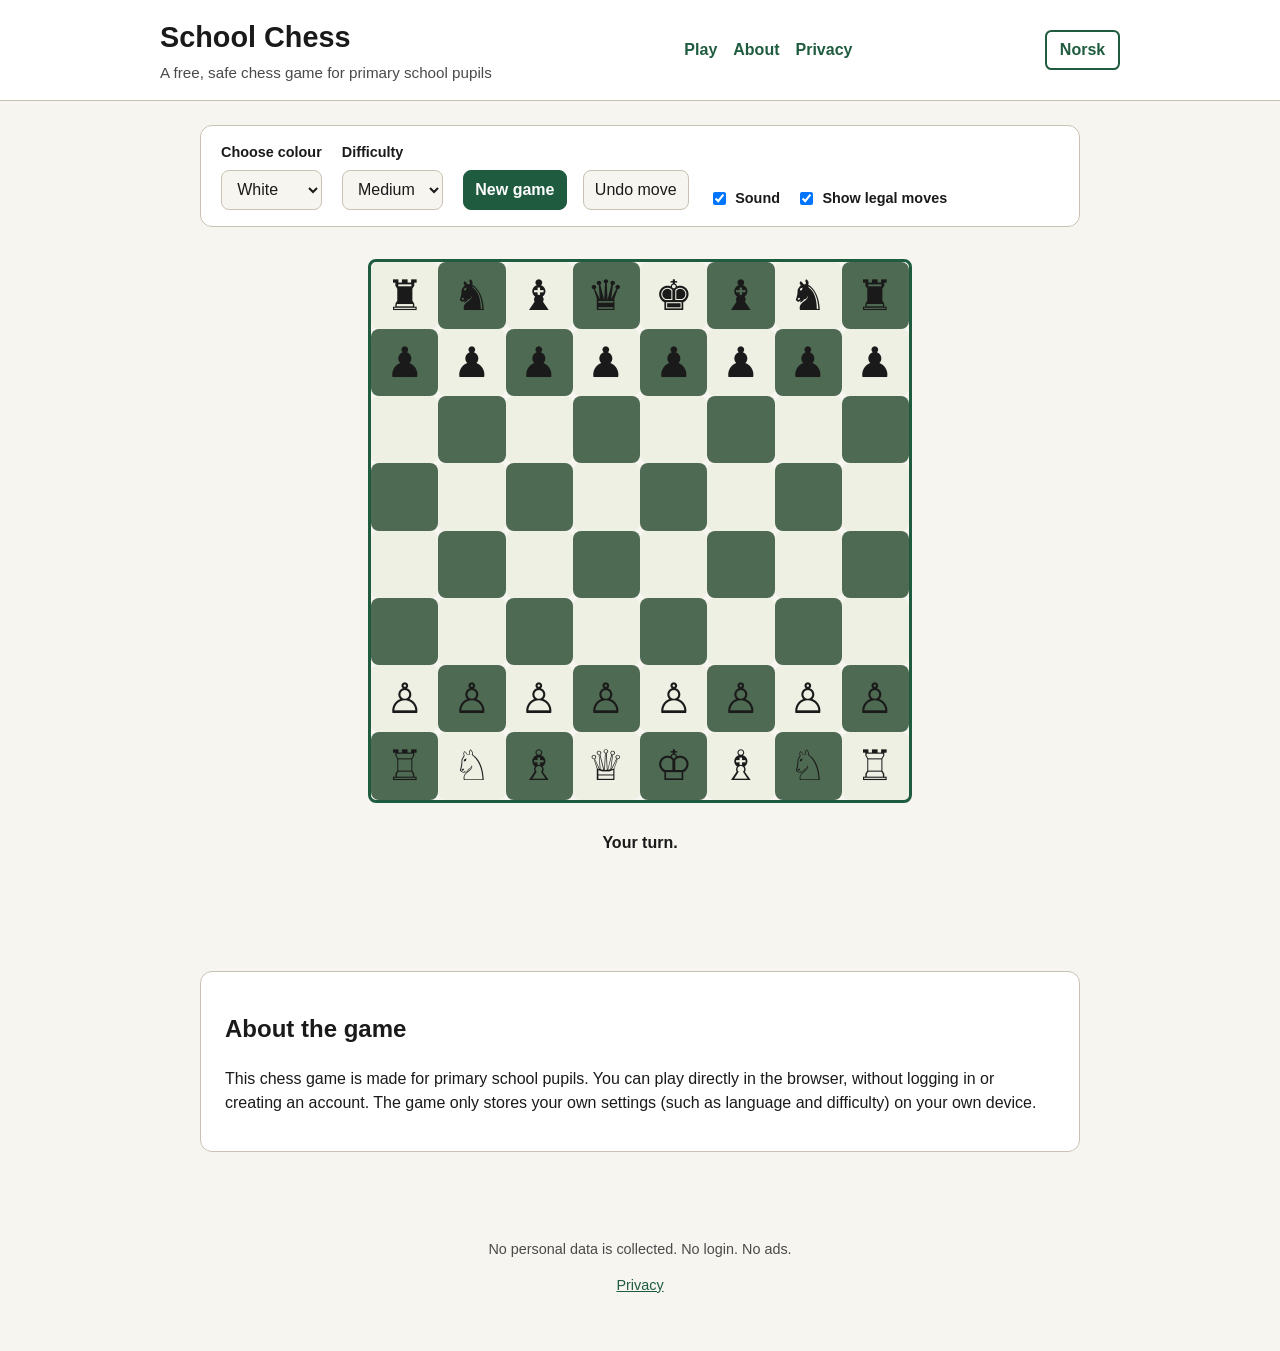
==== index.html @ a6c77d14 "Add privacy-first, accessible chess game for primary school Static HTML/CSS/JS site with no login, n" ====
<!DOCTYPE html>
<html lang="nb">
<head>
  <meta charset="UTF-8" />
  <meta name="viewport" content="width=device-width, initial-scale=1" />
  <title data-i18n="site.title">Sjakk for skolen</title>
  <meta name="description" content="Et gratis sjakkspill for barneskoleelever. Ingen innlogging, ingen reklame, ingen sporing." />
  <link rel="icon" href="data:image/svg+xml,%3Csvg xmlns='http://www.w3.org/2000/svg' viewBox='0 0 100 100'%3E%3Ctext y='.9em' font-size='90'%3E%E2%99%9E%3C/text%3E%3C/svg%3E" />
  <link rel="stylesheet" href="css/style.css" />
</head>
<body>
  <a class="skip-link" href="#main-content" data-i18n="skip.link">Hopp til spillet</a>

  <header class="site-header">
    <div class="site-header-inner">
      <div>
        <h1 data-i18n="site.title">Sjakk for skolen</h1>
        <p class="tagline" data-i18n="site.tagline">Et gratis, trygt sjakkspill for barneskoleelever</p>
      </div>
      <nav aria-label="Hovedmeny">
        <ul>
          <li><a href="#main-content" data-i18n="nav.play">Spill</a></li>
          <li><a href="#about-section" data-i18n="nav.about">Om spillet</a></li>
          <li><a href="personvern.html" data-i18n="nav.privacy">Personvern</a></li>
        </ul>
      </nav>
      <button id="lang-toggle" type="button" class="lang-toggle" aria-label="Change language / Bytt språk">English</button>
    </div>
  </header>

  <main id="main-content">
    <section class="controls-panel" aria-label="Spillinnstillinger">
      <div class="control-group">
        <label for="color-select" data-i18n="controls.color">Velg farge</label>
        <select id="color-select">
          <option value="w" data-i18n="controls.color.white">Hvit</option>
          <option value="b" data-i18n="controls.color.black">Sort</option>
        </select>
      </div>

      <div class="control-group">
        <label for="difficulty-select" data-i18n="controls.difficulty">Vanskelighetsgrad</label>
        <select id="difficulty-select">
          <option value="easy" data-i18n="difficulty.easy">Lett</option>
          <option value="medium" data-i18n="difficulty.medium">Middels</option>
          <option value="hard" data-i18n="difficulty.hard">Vanskelig</option>
        </select>
      </div>

      <div class="control-group buttons">
        <button id="new-game-btn" type="button" class="primary-btn" data-i18n="controls.newGame">Nytt spill</button>
        <button id="undo-btn" type="button" data-i18n="controls.undo">Angre trekk</button>
      </div>

      <div class="control-group checkboxes">
        <label class="checkbox-label">
          <input id="sound-toggle" type="checkbox" checked />
          <span data-i18n="controls.sound">Lyd</span>
        </label>
        <label class="checkbox-label">
          <input id="hints-toggle" type="checkbox" checked />
          <span data-i18n="controls.showHints">Vis mulige trekk</span>
        </label>
      </div>
    </section>

    <section class="board-section" aria-label="Sjakkbrett">
      <div id="board" class="chess-board"></div>
      <p id="status-live" class="live-status" aria-live="polite"></p>
      <p id="alert-live" class="live-status" aria-live="assertive"></p>
    </section>

    <section id="about-section" class="about-section">
      <h2 data-i18n="about.heading">Om spillet</h2>
      <p data-i18n="about.text">
        Dette sjakkspillet er laget for barneskoleelever. Du kan spille direkte i nettleseren, uten å logge inn eller
        opprette bruker. Spillet lagrer bare dine egne innstillinger (som språk og vanskelighetsgrad) på din egen enhet.
      </p>
    </section>
  </main>

  <dialog id="promotion-dialog" aria-labelledby="promotion-title">
    <h2 id="promotion-title" data-i18n="promotion.title">Velg hvilken brikke bonden skal bli til</h2>
    <div class="promotion-options"></div>
  </dialog>

  <footer class="site-footer">
    <p data-i18n="footer.noData">Ingen personopplysninger samles inn. Ingen innlogging. Ingen reklame.</p>
    <p><a href="personvern.html" data-i18n="nav.privacy">Personvern</a></p>
  </footer>

  <script type="module" src="js/main.js"></script>
</body>
</html>
---- css/style.css ----
:root {
  --color-bg: #f7f5f0;
  --color-surface: #ffffff;
  --color-text: #1a1a1a;
  --color-muted: #4a4a4a;
  --color-accent: #1f5c3f;
  --color-accent-contrast: #ffffff;
  --color-border: #c9c2b4;
  --square-light: #eef0e4;
  --square-dark: #4f6a52;
  --square-selected: #ffd966;
  --square-legal: #9fd6ff;
  --square-capture: #ff9e80;
  --square-last-move: #fff3b0;
  --square-check: #ff5252;
  --focus-ring: #0b5fff;
}

@media (prefers-color-scheme: dark) {
  :root {
    --color-bg: #14171a;
    --color-surface: #1f2327;
    --color-text: #f0f0f0;
    --color-muted: #c7c7c7;
    --color-accent: #57c785;
    --color-accent-contrast: #0b1210;
    --color-border: #3a3f44;
    --square-light: #3a3f44;
    --square-dark: #23272b;
    --square-selected: #d4a600;
    --square-legal: #3f7fae;
    --square-capture: #b1502f;
    --square-last-move: #7a6a1f;
    --square-check: #c62828;
    --focus-ring: #7fb2ff;
  }
}

* {
  box-sizing: border-box;
}

html,
body {
  margin: 0;
  padding: 0;
}

body {
  background: var(--color-bg);
  color: var(--color-text);
  font-family: "Segoe UI", Verdana, Arial, sans-serif;
  font-size: 1rem;
  line-height: 1.5;
}

a {
  color: var(--color-accent);
}

.skip-link {
  position: absolute;
  left: -999px;
  top: 0;
  background: var(--color-accent);
  color: var(--color-accent-contrast);
  padding: 0.75rem 1rem;
  z-index: 100;
  border-radius: 0 0 0.5rem 0;
}

.skip-link:focus {
  left: 0;
}

.site-header {
  background: var(--color-surface);
  border-bottom: 1px solid var(--color-border);
  padding: 1rem clamp(1rem, 4vw, 2.5rem);
}

.site-header-inner {
  display: flex;
  flex-wrap: wrap;
  align-items: center;
  justify-content: space-between;
  gap: 1rem;
  max-width: 60rem;
  margin: 0 auto;
}

.site-header h1 {
  margin: 0;
  font-size: clamp(1.3rem, 3vw, 1.8rem);
}

.tagline {
  margin: 0.15rem 0 0;
  color: var(--color-muted);
  font-size: 0.95rem;
}

.site-header nav ul {
  list-style: none;
  display: flex;
  gap: 1rem;
  margin: 0;
  padding: 0;
  flex-wrap: wrap;
}

.site-header nav a {
  text-decoration: none;
  font-weight: 600;
}

.site-header nav a:hover,
.site-header nav a:focus {
  text-decoration: underline;
}

.lang-toggle {
  background: transparent;
  border: 2px solid var(--color-accent);
  color: var(--color-accent);
  border-radius: 0.4rem;
  padding: 0.4rem 0.8rem;
  font-weight: 600;
  cursor: pointer;
}

main {
  max-width: 60rem;
  margin: 0 auto;
  padding: 1.5rem clamp(1rem, 4vw, 2.5rem) 3rem;
  display: flex;
  flex-direction: column;
  gap: 2rem;
}

.controls-panel {
  background: var(--color-surface);
  border: 1px solid var(--color-border);
  border-radius: 0.75rem;
  padding: 1rem 1.25rem;
  display: flex;
  flex-wrap: wrap;
  gap: 1.25rem;
  align-items: flex-end;
}

.control-group {
  display: flex;
  flex-direction: column;
  gap: 0.35rem;
}

.control-group.buttons,
.control-group.checkboxes {
  flex-direction: row;
  align-items: center;
  gap: 1rem;
  flex-wrap: wrap;
}

.control-group label {
  font-weight: 600;
  font-size: 0.9rem;
}

.checkbox-label {
  display: flex;
  align-items: center;
  gap: 0.4rem;
  font-weight: 500;
  font-size: 0.95rem;
}

select,
button {
  font-size: 1rem;
  padding: 0.5rem 0.7rem;
  border-radius: 0.5rem;
  border: 1px solid var(--color-border);
  background: var(--color-bg);
  color: var(--color-text);
  min-height: 2.5rem;
}

button {
  cursor: pointer;
}

.primary-btn {
  background: var(--color-accent);
  color: var(--color-accent-contrast);
  border-color: var(--color-accent);
  font-weight: 700;
}

button:hover {
  filter: brightness(1.05);
}

:focus-visible {
  outline: 3px solid var(--focus-ring);
  outline-offset: 2px;
}

.board-section {
  display: flex;
  flex-direction: column;
  align-items: center;
  gap: 0.75rem;
}

.chess-board {
  display: flex;
  flex-direction: column;
  border: 3px solid var(--color-accent);
  border-radius: 0.5rem;
  overflow: hidden;
  width: min(90vw, 34rem);
  aspect-ratio: 1 / 1;
}

.board-row {
  display: flex;
  flex: 1;
}

.square {
  flex: 1;
  aspect-ratio: 1 / 1;
  border: none;
  display: flex;
  align-items: center;
  justify-content: center;
  font-size: clamp(1.4rem, 4.5vw, 2.6rem);
  position: relative;
  padding: 0;
}

.square.light {
  background: var(--square-light);
  color: var(--color-text);
}

.square.dark {
  background: var(--square-dark);
  color: var(--color-text);
}

.square.selected {
  background: var(--square-selected) !important;
}

.square.last-move {
  background: var(--square-last-move) !important;
}

.square.in-check {
  background: var(--square-check) !important;
  color: #fff;
}

.square.legal-target::after {
  content: "";
  position: absolute;
  width: 30%;
  height: 30%;
  border-radius: 50%;
  background: var(--square-legal);
  opacity: 0.85;
}

.square.legal-target.capture-target::after {
  width: 80%;
  height: 80%;
  border-radius: 50%;
  background: transparent;
  border: 0.35rem solid var(--square-capture);
}

.piece-glyph {
  position: relative;
  z-index: 1;
  pointer-events: none;
}

.live-status {
  min-height: 1.5rem;
  text-align: center;
  font-weight: 600;
  max-width: 34rem;
}

#alert-live {
  color: var(--color-accent);
}

.about-section {
  background: var(--color-surface);
  border: 1px solid var(--color-border);
  border-radius: 0.75rem;
  padding: 1.25rem 1.5rem;
}

dialog {
  border-radius: 0.75rem;
  border: 1px solid var(--color-border);
  padding: 1.5rem;
  background: var(--color-surface);
  color: var(--color-text);
}

dialog::backdrop {
  background: rgba(0, 0, 0, 0.5);
}

.promotion-options {
  display: flex;
  gap: 0.75rem;
  flex-wrap: wrap;
  margin-top: 1rem;
}

.promotion-choice {
  font-size: 1.1rem;
  padding: 0.6rem 1rem;
}

.site-footer {
  text-align: center;
  padding: 1.5rem 1rem 2.5rem;
  color: var(--color-muted);
  font-size: 0.9rem;
}

@media (prefers-reduced-motion: reduce) {
  * {
    transition: none !important;
    animation: none !important;
  }
}
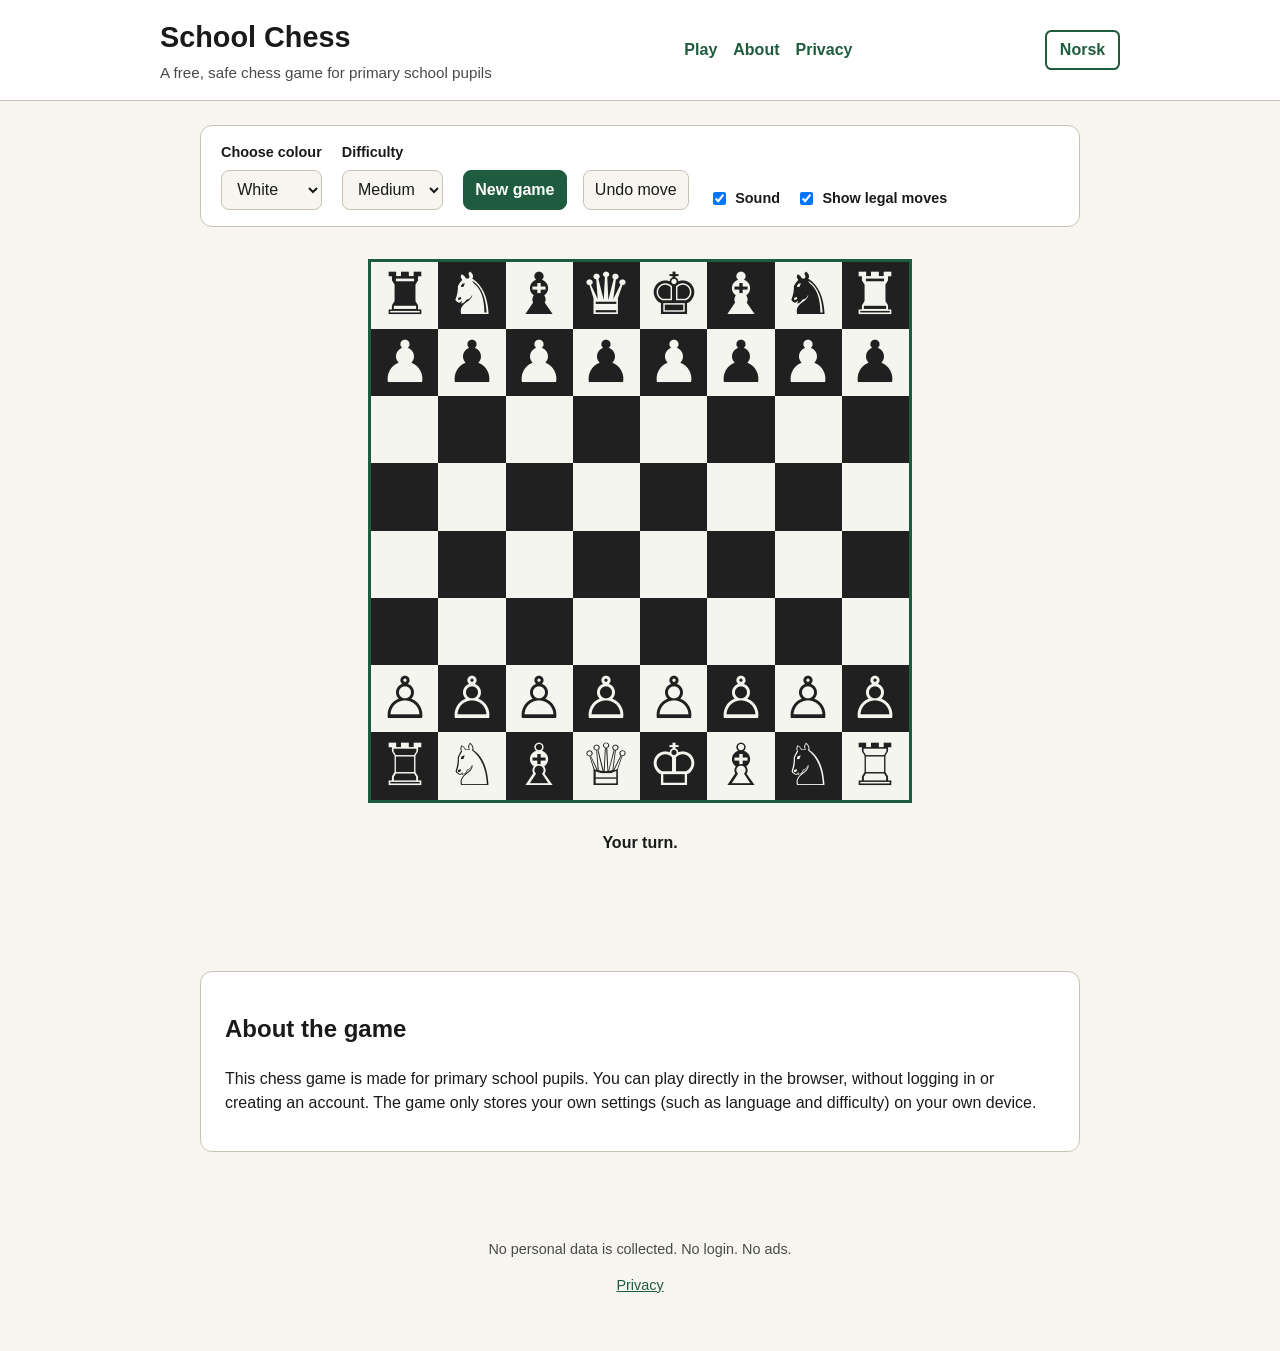
==== commit e858f1be: "Add iframe/embed support for third-party sites (e.g. SharePoint) The site had no technical embedding" ====
--- a/index.html
+++ b/index.html
@@ -6,7 +6,15 @@
   <title data-i18n="site.title">Sjakk for skolen</title>
   <meta name="description" content="Et gratis sjakkspill for barneskoleelever. Ingen innlogging, ingen reklame, ingen sporing." />
   <link rel="icon" href="data:image/svg+xml,%3Csvg xmlns='http://www.w3.org/2000/svg' viewBox='0 0 100 100'%3E%3Ctext y='.9em' font-size='90'%3E%E2%99%9E%3C/text%3E%3C/svg%3E" />
+  <link rel="alternate" type="application/json+oembed" href="https://mnaesg.github.io/FreeChess4all/oembed.json" title="Sjakk for skolen" />
   <link rel="stylesheet" href="css/style.css" />
+  <script>
+    // Setter kompakt embed-visning (skjuler topptekst/bunntekst) før siden tegnes,
+    // slik at den passer pent inn i en iframe på en annen nettside.
+    if (new URLSearchParams(location.search).get('embed')) {
+      document.documentElement.classList.add('embed-mode');
+    }
+  </script>
 </head>
 <body>
   <a class="skip-link" href="#main-content" data-i18n="skip.link">Hopp til spillet</a>
--- a/css/style.css
+++ b/css/style.css
@@ -6,12 +6,13 @@
   --color-accent: #1f5c3f;
   --color-accent-contrast: #ffffff;
   --color-border: #c9c2b4;
-  --square-light: #eef0e4;
-  --square-dark: #4f6a52;
+  --square-light: #f5f5f0;
+  --square-dark: #202020;
+  --square-light-text: #202020;
+  --square-dark-text: #f5f5f0;
   --square-selected: #ffd966;
-  --square-legal: #9fd6ff;
+  --square-legal: #4a90d9;
   --square-capture: #ff9e80;
-  --square-last-move: #fff3b0;
   --square-check: #ff5252;
   --focus-ring: #0b5fff;
 }
@@ -25,12 +26,8 @@
     --color-accent: #57c785;
     --color-accent-contrast: #0b1210;
     --color-border: #3a3f44;
-    --square-light: #3a3f44;
-    --square-dark: #23272b;
-    --square-selected: #d4a600;
     --square-legal: #3f7fae;
     --square-capture: #b1502f;
-    --square-last-move: #7a6a1f;
     --square-check: #c62828;
     --focus-ring: #7fb2ff;
   }
@@ -217,8 +214,9 @@
 .chess-board {
   display: flex;
   flex-direction: column;
+  position: relative;
   border: 3px solid var(--color-accent);
-  border-radius: 0.5rem;
+  border-radius: 0;
   overflow: hidden;
   width: min(90vw, 34rem);
   aspect-ratio: 1 / 1;
@@ -232,31 +230,37 @@
 .square {
   flex: 1;
   aspect-ratio: 1 / 1;
+  appearance: none;
+  -webkit-appearance: none;
   border: none;
+  border-radius: 0;
+  margin: 0;
   display: flex;
   align-items: center;
   justify-content: center;
-  font-size: clamp(1.4rem, 4.5vw, 2.6rem);
+  font-size: clamp(2rem, 7vw, 3.6rem);
+  line-height: 1;
   position: relative;
   padding: 0;
 }
 
 .square.light {
   background: var(--square-light);
-  color: var(--color-text);
+  color: var(--square-light-text);
 }
 
 .square.dark {
   background: var(--square-dark);
-  color: var(--color-text);
+  color: var(--square-dark-text);
 }
 
 .square.selected {
   background: var(--square-selected) !important;
+  color: #202020 !important;
 }
 
 .square.last-move {
-  background: var(--square-last-move) !important;
+  box-shadow: inset 0 0 0 999px rgba(255, 214, 102, 0.25);
 }
 
 .square.in-check {
@@ -288,6 +292,20 @@
   pointer-events: none;
 }
 
+.piece-ghost {
+  position: absolute;
+  top: 0;
+  left: 0;
+  display: flex;
+  align-items: center;
+  justify-content: center;
+  line-height: 1;
+  pointer-events: none;
+  z-index: 5;
+  will-change: transform;
+  transition: transform 0.22s ease-in-out;
+}
+
 .live-status {
   min-height: 1.5rem;
   text-align: center;
@@ -337,6 +355,23 @@
   font-size: 0.9rem;
 }
 
+/* Kompakt visning når siden lastes i en iframe på en annen nettside (?embed=1). */
+.embed-mode .skip-link,
+.embed-mode .site-header,
+.embed-mode .site-footer,
+.embed-mode .about-section {
+  display: none;
+}
+
+.embed-mode main {
+  padding: 0.75rem;
+  gap: 1rem;
+}
+
+.embed-mode .controls-panel {
+  padding: 0.75rem 1rem;
+}
+
 @media (prefers-reduced-motion: reduce) {
   * {
     transition: none !important;
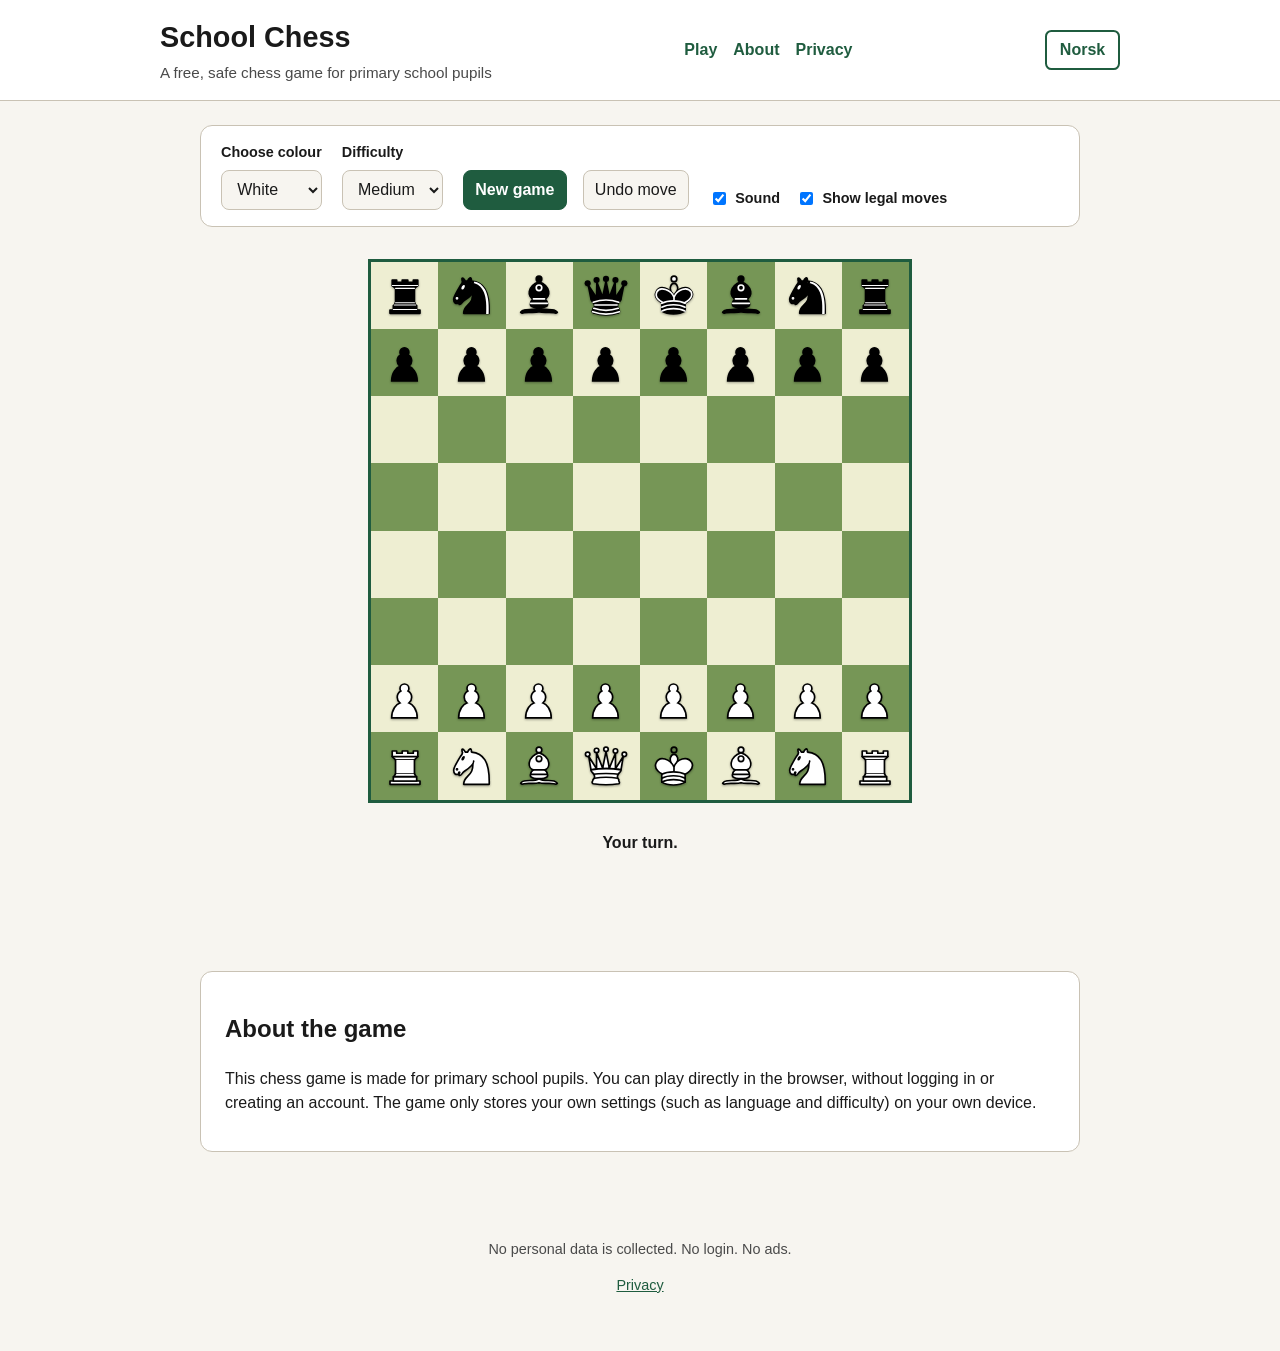
==== commit 1419b280: "Switch to proper piece icons, green board, and a win/lose screen Replace Unicode chess glyphs with t" ====
--- a/index.html
+++ b/index.html
@@ -92,6 +92,13 @@
     <div class="promotion-options"></div>
   </dialog>
 
+  <dialog id="game-over-dialog" class="game-over-dialog" aria-labelledby="game-over-heading">
+    <div id="confetti-container" class="confetti-container" aria-hidden="true"></div>
+    <h2 id="game-over-heading" class="game-over-heading"></h2>
+    <p id="game-over-message" class="game-over-message"></p>
+    <button type="button" id="play-again-btn" class="primary-btn game-over-btn" data-i18n="controls.playAgain">Spill på nytt</button>
+  </dialog>
+
   <footer class="site-footer">
     <p data-i18n="footer.noData">Ingen personopplysninger samles inn. Ingen innlogging. Ingen reklame.</p>
     <p><a href="personvern.html" data-i18n="nav.privacy">Personvern</a></p>
--- a/css/style.css
+++ b/css/style.css
@@ -6,10 +6,8 @@
   --color-accent: #1f5c3f;
   --color-accent-contrast: #ffffff;
   --color-border: #c9c2b4;
-  --square-light: #f5f5f0;
-  --square-dark: #202020;
-  --square-light-text: #202020;
-  --square-dark-text: #f5f5f0;
+  --square-light: #eeeed2;
+  --square-dark: #769656;
   --square-selected: #ffd966;
   --square-legal: #4a90d9;
   --square-capture: #ff9e80;
@@ -238,25 +236,20 @@
   display: flex;
   align-items: center;
   justify-content: center;
-  font-size: clamp(2rem, 7vw, 3.6rem);
-  line-height: 1;
   position: relative;
   padding: 0;
 }
 
 .square.light {
   background: var(--square-light);
-  color: var(--square-light-text);
 }
 
 .square.dark {
   background: var(--square-dark);
-  color: var(--square-dark-text);
 }
 
 .square.selected {
   background: var(--square-selected) !important;
-  color: #202020 !important;
 }
 
 .square.last-move {
@@ -265,7 +258,6 @@
 
 .square.in-check {
   background: var(--square-check) !important;
-  color: #fff;
 }
 
 .square.legal-target::after {
@@ -289,21 +281,24 @@
 .piece-glyph {
   position: relative;
   z-index: 1;
+  width: 78%;
+  height: 78%;
+  padding: 2%;
   pointer-events: none;
+  /* Et lite "fotskygge" under brikken gjør den lettere å skille fra bakgrunnen. */
+  filter: drop-shadow(0 1px 1px rgba(0, 0, 0, 0.35));
 }
 
 .piece-ghost {
   position: absolute;
   top: 0;
   left: 0;
-  display: flex;
-  align-items: center;
-  justify-content: center;
-  line-height: 1;
+  box-sizing: border-box;
   pointer-events: none;
   z-index: 5;
   will-change: transform;
   transition: transform 0.22s ease-in-out;
+  filter: drop-shadow(0 1px 1px rgba(0, 0, 0, 0.35));
 }
 
 .live-status {
@@ -346,6 +341,76 @@
 .promotion-choice {
   font-size: 1.1rem;
   padding: 0.6rem 1rem;
+  display: flex;
+  align-items: center;
+  gap: 0.5rem;
+}
+
+.promotion-icon {
+  width: 2rem;
+  height: 2rem;
+}
+
+.game-over-dialog {
+  position: relative;
+  overflow: hidden;
+  text-align: center;
+  max-width: 26rem;
+}
+
+.game-over-heading {
+  font-size: clamp(2rem, 8vw, 3.2rem);
+  font-weight: 800;
+  letter-spacing: 0.03em;
+  margin: 0.5rem 0;
+  color: var(--color-accent);
+}
+
+.game-over-message {
+  font-size: 1.1rem;
+  margin: 0 0 1.25rem;
+}
+
+.game-over-btn {
+  font-size: 1.1rem;
+  padding: 0.75rem 1.5rem;
+}
+
+.confetti-container {
+  position: absolute;
+  inset: 0;
+  overflow: hidden;
+  pointer-events: none;
+  z-index: 0;
+}
+
+.game-over-heading,
+.game-over-message,
+.game-over-btn {
+  position: relative;
+  z-index: 1;
+}
+
+.confetti-piece {
+  position: absolute;
+  top: -5%;
+  width: 0.6rem;
+  height: 1rem;
+  opacity: 0.9;
+  animation: confetti-fall linear forwards;
+}
+
+@keyframes confetti-fall {
+  0% {
+    transform: translateY(0) rotate(0deg);
+    opacity: 0.95;
+  }
+  100% {
+    /* Dialogen er ikke veldig høy, så en fast pikselavstand faller fint
+       gjennom hele den synlige dialogboksen uten å virke for rask/treg. */
+    transform: translateY(420px) rotate(540deg);
+    opacity: 0.4;
+  }
 }
 
 .site-footer {
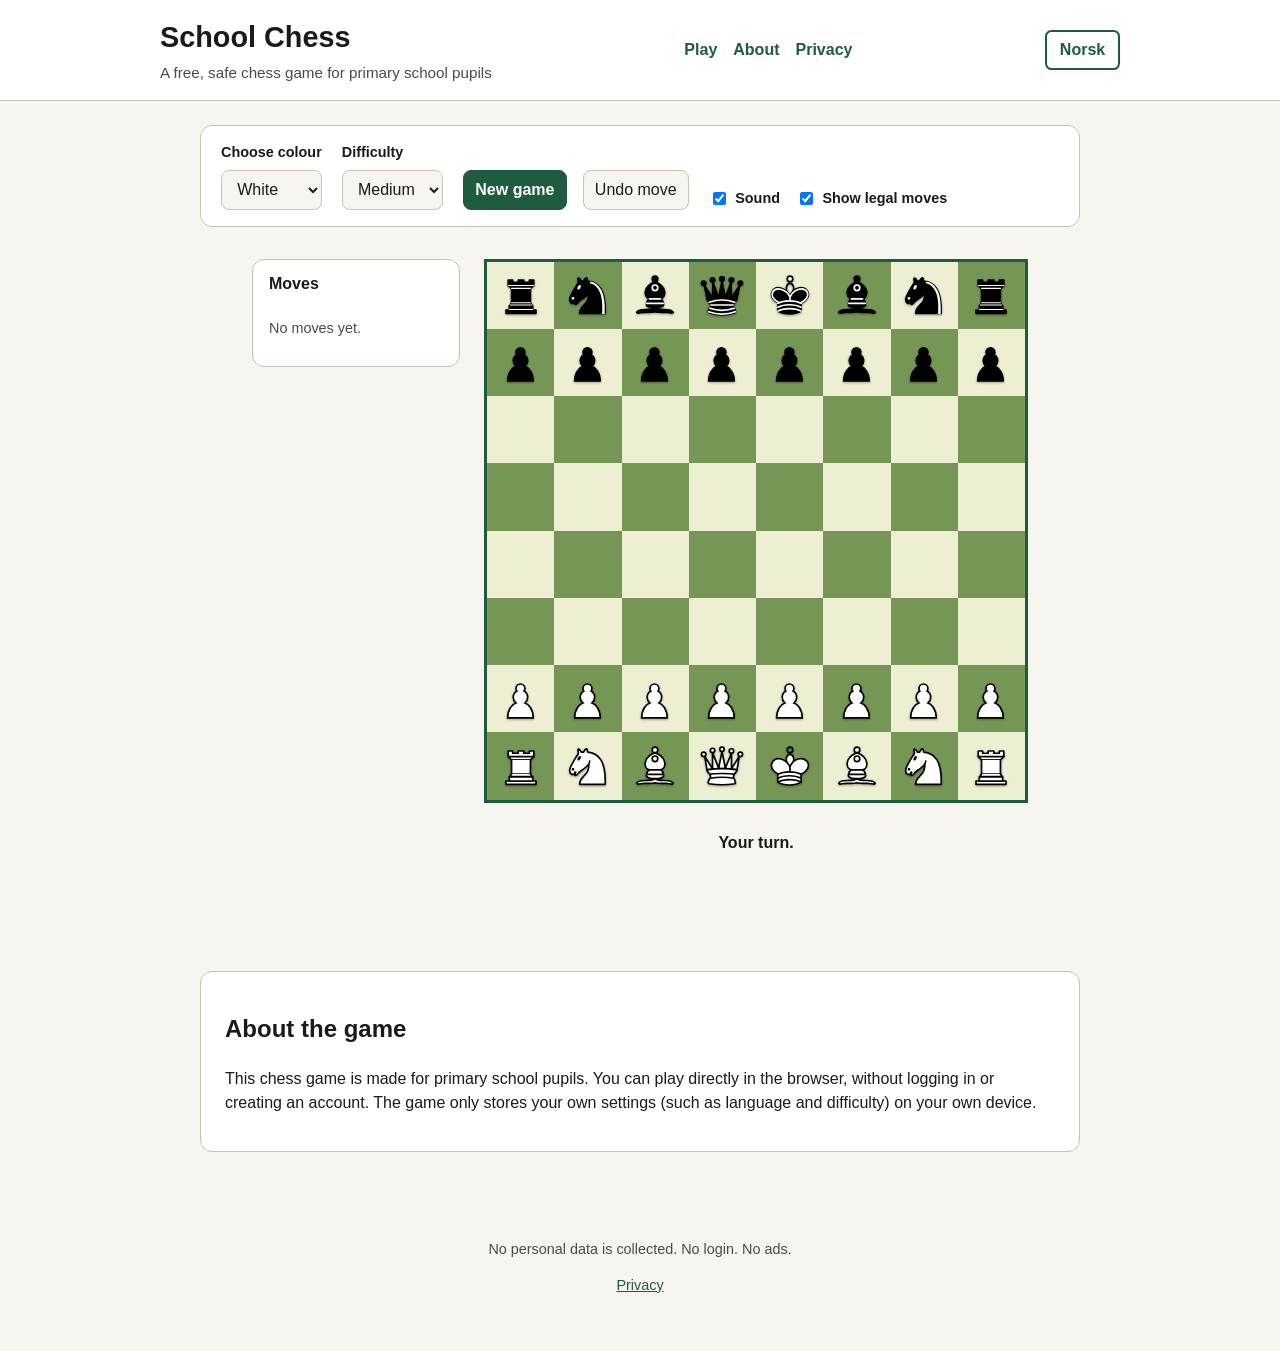
==== commit aaeee198: "Add a scrollable move history panel beside the board Shows played moves in standard algebraic notati" ====
--- a/index.html
+++ b/index.html
@@ -73,9 +73,15 @@
     </section>
 
     <section class="board-section" aria-label="Sjakkbrett">
-      <div id="board" class="chess-board"></div>
-      <p id="status-live" class="live-status" aria-live="polite"></p>
-      <p id="alert-live" class="live-status" aria-live="assertive"></p>
+      <div class="move-history-panel">
+        <h2 class="move-history-heading" data-i18n="moveHistory.heading">Trekk</h2>
+        <div id="move-history" class="move-history" data-i18n-attr="aria-label:moveHistory.label"></div>
+      </div>
+      <div class="board-column">
+        <div id="board" class="chess-board"></div>
+        <p id="status-live" class="live-status" aria-live="polite"></p>
+        <p id="alert-live" class="live-status" aria-live="assertive"></p>
+      </div>
     </section>
 
     <section id="about-section" class="about-section">
--- a/css/style.css
+++ b/css/style.css
@@ -204,9 +204,73 @@
 
 .board-section {
   display: flex;
+  flex-direction: row;
+  flex-wrap: wrap;
+  justify-content: center;
+  align-items: flex-start;
+  gap: 1.5rem;
+}
+
+.board-column {
+  display: flex;
   flex-direction: column;
   align-items: center;
   gap: 0.75rem;
+}
+
+.move-history-panel {
+  background: var(--color-surface);
+  border: 1px solid var(--color-border);
+  border-radius: 0.75rem;
+  padding: 0.75rem 1rem;
+  width: min(13rem, 90vw);
+  flex-shrink: 0;
+  display: flex;
+  flex-direction: column;
+  max-height: min(90vw, 34rem);
+}
+
+.move-history-heading {
+  margin: 0 0 0.5rem;
+  font-size: 1rem;
+  font-weight: 700;
+}
+
+.move-history {
+  overflow-y: auto;
+  flex: 1;
+  display: flex;
+  flex-direction: column;
+  gap: 0.15rem;
+  font-size: 0.95rem;
+  font-variant-numeric: tabular-nums;
+}
+
+.move-history-empty {
+  color: var(--color-muted);
+  font-size: 0.9rem;
+}
+
+.move-row {
+  display: grid;
+  grid-template-columns: 2rem 1fr 1fr;
+  gap: 0.4rem;
+  padding: 0.2rem 0.3rem;
+  border-radius: 0.3rem;
+}
+
+.move-row:nth-child(odd) {
+  background: var(--color-bg);
+}
+
+.move-number {
+  color: var(--color-muted);
+  font-weight: 600;
+}
+
+.move-row.current-move {
+  outline: 2px solid var(--color-accent);
+  outline-offset: -2px;
 }
 
 .chess-board {
